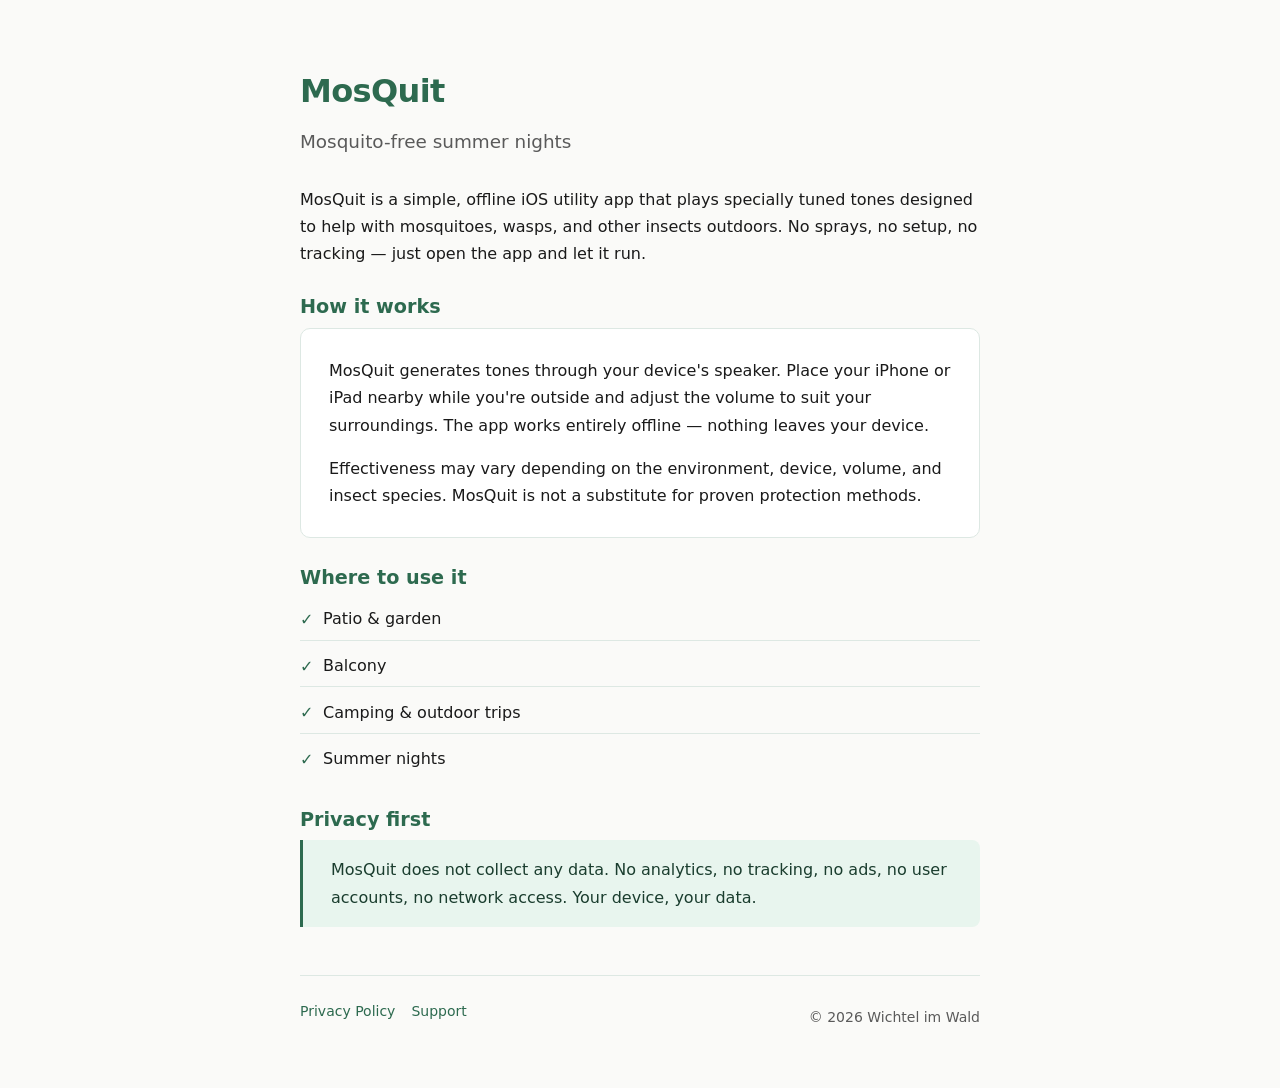
==== index.html @ 94bbcd68 "Add static GitHub Pages website for MosQuit iOS app Agent-Logs-Url: https://github.com/wichtelimwald" ====
<!DOCTYPE html>
<html lang="en">
<head>
  <meta charset="UTF-8">
  <meta name="viewport" content="width=device-width, initial-scale=1.0">
  <title>MosQuit – Mosquito-free summer nights</title>
  <meta name="description" content="MosQuit is an offline iOS utility app that plays specially tuned tones designed to help with mosquitoes, wasps, and other insects outdoors.">
  <link rel="stylesheet" href="style.css">
</head>
<body>

  <header class="site-header">
    <div class="app-name">MosQuit</div>
    <div class="tagline">Mosquito-free summer nights</div>
  </header>

  <main>

    <section>
      <p>
        MosQuit is a simple, offline iOS utility app that plays specially tuned
        tones designed to help with mosquitoes, wasps, and other insects outdoors.
        No sprays, no setup, no tracking — just open the app and let it run.
      </p>
    </section>

    <section>
      <h2>How it works</h2>
      <div class="card">
        <p>
          MosQuit generates tones through your device's speaker. Place your iPhone
          or iPad nearby while you're outside and adjust the volume to suit your
          surroundings. The app works entirely offline — nothing leaves your device.
        </p>
        <p>
          Effectiveness may vary depending on the environment, device, volume, and
          insect species. MosQuit is not a substitute for proven protection methods.
        </p>
      </div>
    </section>

    <section>
      <h2>Where to use it</h2>
      <ul class="feature-list">
        <li>Patio &amp; garden</li>
        <li>Balcony</li>
        <li>Camping &amp; outdoor trips</li>
        <li>Summer nights</li>
      </ul>
    </section>

    <section>
      <h2>Privacy first</h2>
      <div class="highlight-box">
        <p>
          MosQuit does not collect any data. No analytics, no tracking, no ads,
          no user accounts, no network access. Your device, your data.
        </p>
      </div>
    </section>

  </main>

  <footer class="site-footer">
    <nav aria-label="Legal navigation">
      <ul class="nav-links">
        <li><a href="privacy.html">Privacy Policy</a></li>
        <li><a href="support.html">Support</a></li>
      </ul>
    </nav>
    <span>© 2026 Wichtel im Wald</span>
  </footer>

</body>
</html>
---- style.css ----
/* MosQuit – shared styles */

:root {
  --color-bg: #fafaf8;
  --color-surface: #ffffff;
  --color-text: #1a1a1a;
  --color-muted: #5a5a5a;
  --color-accent: #2d6a4f;
  --color-accent-light: #e8f5ee;
  --color-border: #dde8e3;
  --font-base: system-ui, -apple-system, "Segoe UI", Helvetica, Arial, sans-serif;
  --max-width: 680px;
  --space-xs: 0.5rem;
  --space-sm: 1rem;
  --space-md: 1.75rem;
  --space-lg: 3rem;
}

*, *::before, *::after {
  box-sizing: border-box;
  margin: 0;
  padding: 0;
}

html {
  font-size: 16px;
  scroll-behavior: smooth;
}

body {
  font-family: var(--font-base);
  background: var(--color-bg);
  color: var(--color-text);
  line-height: 1.7;
  padding: var(--space-sm);
}

a {
  color: var(--color-accent);
  text-decoration: underline;
  text-underline-offset: 3px;
}

a:hover {
  opacity: 0.75;
}

/* ── Layout ── */

.site-header {
  max-width: var(--max-width);
  margin: var(--space-lg) auto var(--space-md);
}

.site-header .app-name {
  font-size: 2rem;
  font-weight: 700;
  letter-spacing: -0.02em;
  color: var(--color-accent);
}

.site-header .tagline {
  font-size: 1.15rem;
  color: var(--color-muted);
  margin-top: var(--space-xs);
}

main {
  max-width: var(--max-width);
  margin: 0 auto;
}

section {
  margin-bottom: var(--space-md);
}

.site-footer {
  max-width: var(--max-width);
  margin: var(--space-lg) auto var(--space-md);
  padding-top: var(--space-sm);
  border-top: 1px solid var(--color-border);
  font-size: 0.875rem;
  color: var(--color-muted);
  display: flex;
  flex-wrap: wrap;
  gap: var(--space-xs);
  justify-content: space-between;
  align-items: center;
}

/* ── Typography ── */

h1, h2, h3 {
  line-height: 1.3;
  font-weight: 600;
}

h1 {
  font-size: 1.6rem;
  margin-bottom: var(--space-sm);
}

h2 {
  font-size: 1.2rem;
  margin-bottom: var(--space-xs);
  color: var(--color-accent);
}

h3 {
  font-size: 1rem;
  margin-bottom: var(--space-xs);
}

p {
  margin-bottom: var(--space-sm);
  color: var(--color-text);
}

p:last-child {
  margin-bottom: 0;
}

ul, ol {
  padding-left: 1.4rem;
  margin-bottom: var(--space-sm);
}

li {
  margin-bottom: 0.3rem;
}

/* ── Components ── */

.card {
  background: var(--color-surface);
  border: 1px solid var(--color-border);
  border-radius: 10px;
  padding: var(--space-md);
  margin-bottom: var(--space-sm);
}

.highlight-box {
  background: var(--color-accent-light);
  border-left: 3px solid var(--color-accent);
  border-radius: 0 8px 8px 0;
  padding: var(--space-sm) var(--space-md);
  margin-bottom: var(--space-sm);
}

.highlight-box p {
  color: #1a3d2e;
  margin-bottom: 0;
}

.feature-list {
  list-style: none;
  padding: 0;
}

.feature-list li {
  padding: 0.4rem 0;
  border-bottom: 1px solid var(--color-border);
  display: flex;
  gap: 0.6rem;
  align-items: flex-start;
}

.feature-list li:last-child {
  border-bottom: none;
}

.feature-list li::before {
  content: "✓";
  color: var(--color-accent);
  font-weight: 700;
  flex-shrink: 0;
  margin-top: 0.05rem;
}

.faq-item {
  margin-bottom: var(--space-sm);
}

.faq-item dt {
  font-weight: 600;
  color: var(--color-text);
  margin-bottom: 0.2rem;
}

.faq-item dd {
  margin-left: 0;
  color: var(--color-muted);
}

.nav-links {
  display: flex;
  flex-wrap: wrap;
  gap: var(--space-sm);
  list-style: none;
  padding: 0;
  margin-top: var(--space-xs);
}

.nav-links a {
  text-decoration: none;
  font-weight: 500;
  color: var(--color-accent);
}

.nav-links a:hover {
  text-decoration: underline;
  opacity: 1;
}

/* ── Responsive ── */

@media (max-width: 480px) {
  .site-header .app-name {
    font-size: 1.6rem;
  }

  h1 {
    font-size: 1.35rem;
  }

  .card {
    padding: var(--space-sm);
  }

  .site-footer {
    flex-direction: column;
    align-items: flex-start;
  }
}
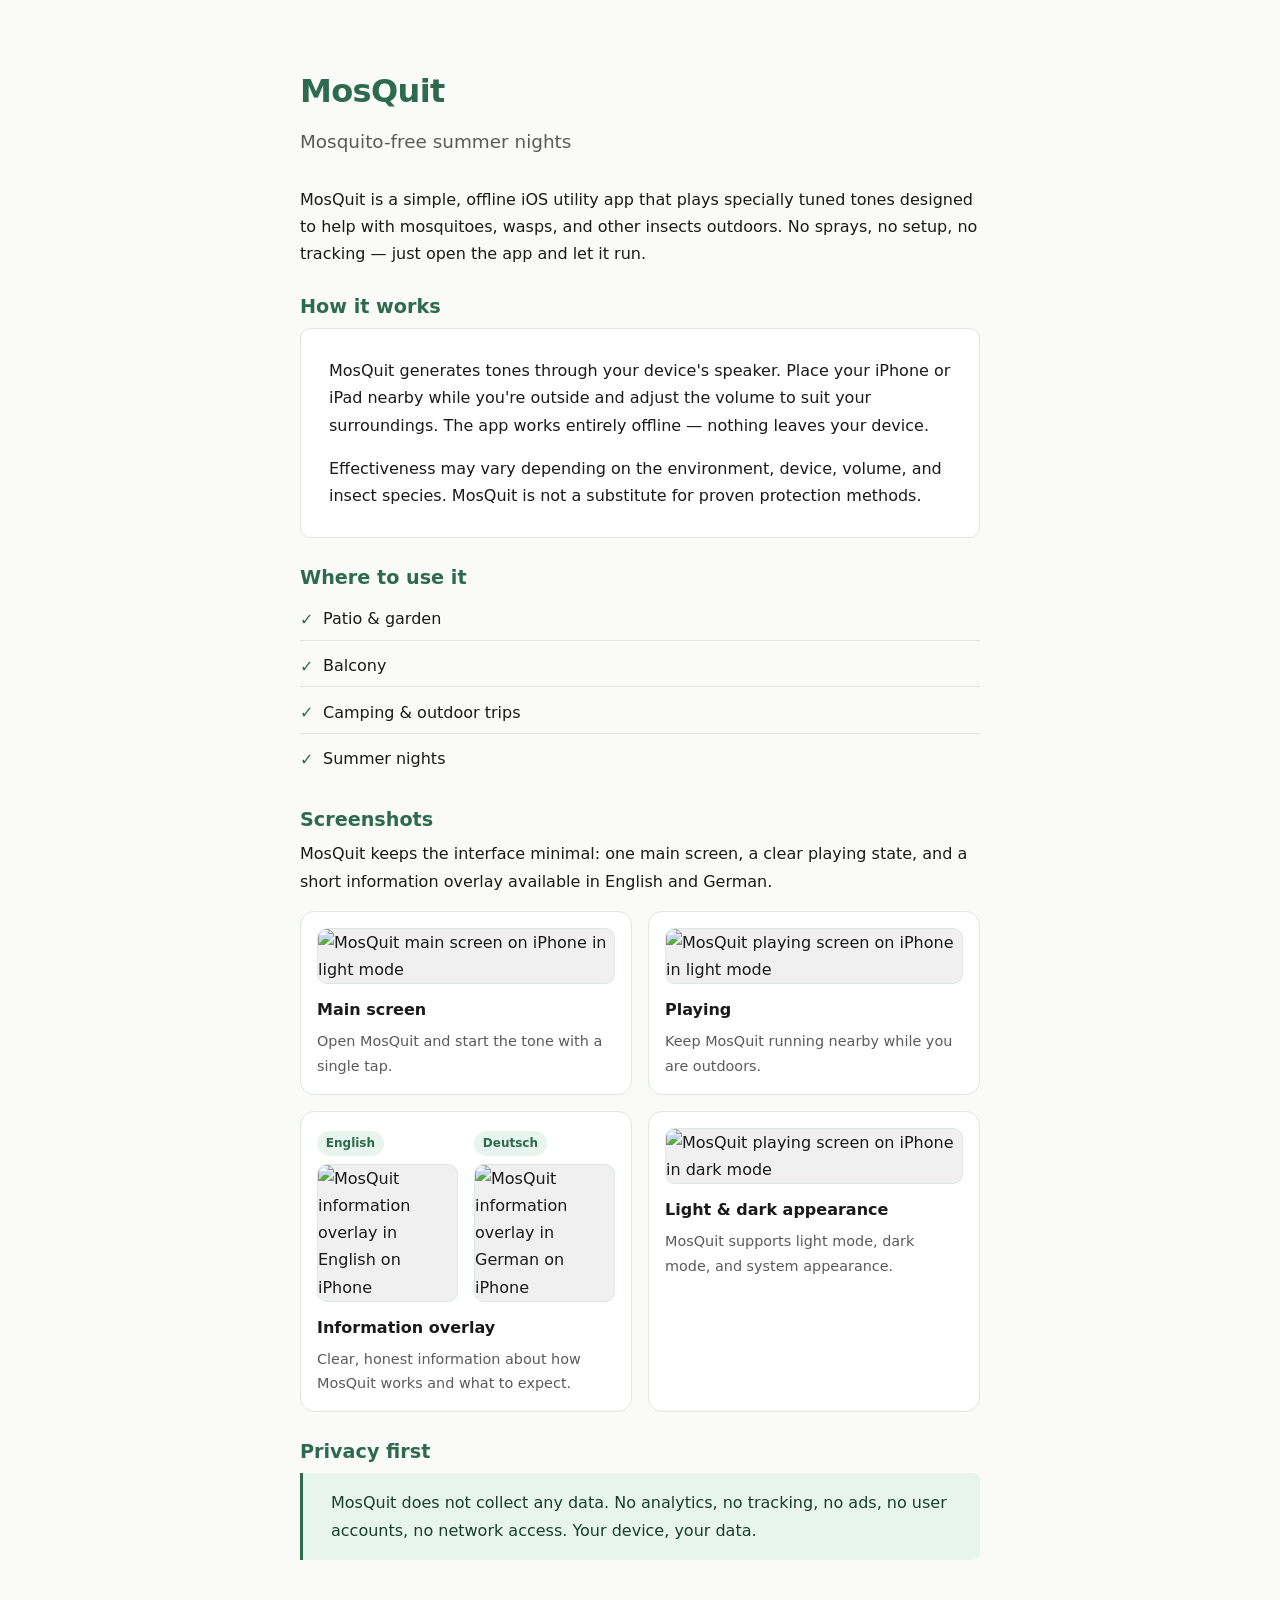
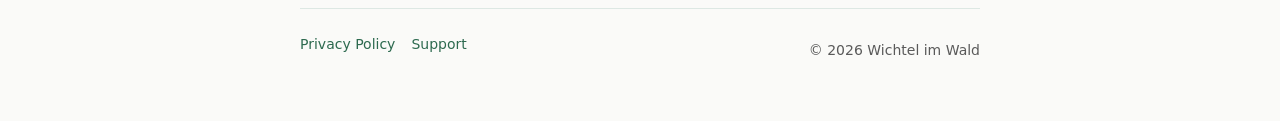
==== commit ffe6edbb: "Add screenshots section to index.html Added a new section for screenshots showcasing the MosQuit app" ====
--- a/index.html
+++ b/index.html
@@ -50,6 +50,66 @@
     </section>
 
     <section>
+      <h2>Screenshots</h2>
+      <p>
+        MosQuit keeps the interface minimal: one main screen, a clear playing state,
+        and a short information overlay available in English and German.
+      </p>
+    
+      <div class="screenshot-grid">
+    
+        <div class="screenshot-card">
+          <img
+            class="screenshot-image"
+            src="assets/screenshots/iphone-main-light.jpg"
+            alt="MosQuit main screen on iPhone in light mode">
+          <h3>Main screen</h3>
+          <p>Open MosQuit and start the tone with a single tap.</p>
+        </div>
+    
+        <div class="screenshot-card">
+          <img
+            class="screenshot-image"
+            src="assets/screenshots/iphone-playing-light.jpg"
+            alt="MosQuit playing screen on iPhone in light mode">
+          <h3>Playing</h3>
+          <p>Keep MosQuit running nearby while you are outdoors.</p>
+        </div>
+    
+        <div class="screenshot-card">
+          <div class="screenshot-pair">
+            <div>
+              <span class="caption-label">English</span>
+              <img
+                class="screenshot-image"
+                src="assets/screenshots/iphone-info-light-en.jpg"
+                alt="MosQuit information overlay in English on iPhone">
+            </div>
+            <div>
+              <span class="caption-label">Deutsch</span>
+              <img
+                class="screenshot-image"
+                src="assets/screenshots/iphone-info-light-de.jpg"
+                alt="MosQuit information overlay in German on iPhone">
+            </div>
+          </div>
+          <h3>Information overlay</h3>
+          <p>Clear, honest information about how MosQuit works and what to expect.</p>
+        </div>
+    
+        <div class="screenshot-card">
+          <img
+            class="screenshot-image"
+            src="assets/screenshots/iphone-playing-dark.jpg"
+            alt="MosQuit playing screen on iPhone in dark mode">
+          <h3>Light & dark appearance</h3>
+          <p>MosQuit supports light mode, dark mode, and system appearance.</p>
+        </div>
+    
+      </div>
+    </section>
+    
+    <section>
       <h2>Privacy first</h2>
       <div class="highlight-box">
         <p>
--- a/style.css
+++ b/style.css
@@ -232,3 +232,61 @@
     align-items: flex-start;
   }
 }
+
+/* ── Screenshot gallery ── */
+
+.screenshot-grid {
+  display: grid;
+  grid-template-columns: repeat(2, minmax(0, 1fr));
+  gap: var(--space-sm);
+  margin-top: var(--space-sm);
+}
+
+.screenshot-card {
+  background: var(--color-surface);
+  border: 1px solid var(--color-border);
+  border-radius: 14px;
+  padding: var(--space-sm);
+}
+
+.screenshot-card h3 {
+  margin-bottom: var(--space-xs);
+}
+
+.screenshot-card p {
+  font-size: 0.9rem;
+  color: var(--color-muted);
+}
+
+.screenshot-image {
+  width: 100%;
+  display: block;
+  border-radius: 10px;
+  border: 1px solid var(--color-border);
+  background: #f0f0f0;
+  margin-bottom: var(--space-sm);
+}
+
+.screenshot-pair {
+  display: grid;
+  grid-template-columns: repeat(2, minmax(0, 1fr));
+  gap: var(--space-sm);
+}
+
+.caption-label {
+  display: inline-block;
+  font-size: 0.75rem;
+  font-weight: 600;
+  color: var(--color-accent);
+  background: var(--color-accent-light);
+  border-radius: 999px;
+  padding: 0.15rem 0.55rem;
+  margin-bottom: var(--space-xs);
+}
+
+@media (max-width: 640px) {
+  .screenshot-grid,
+  .screenshot-pair {
+    grid-template-columns: 1fr;
+  }
+}
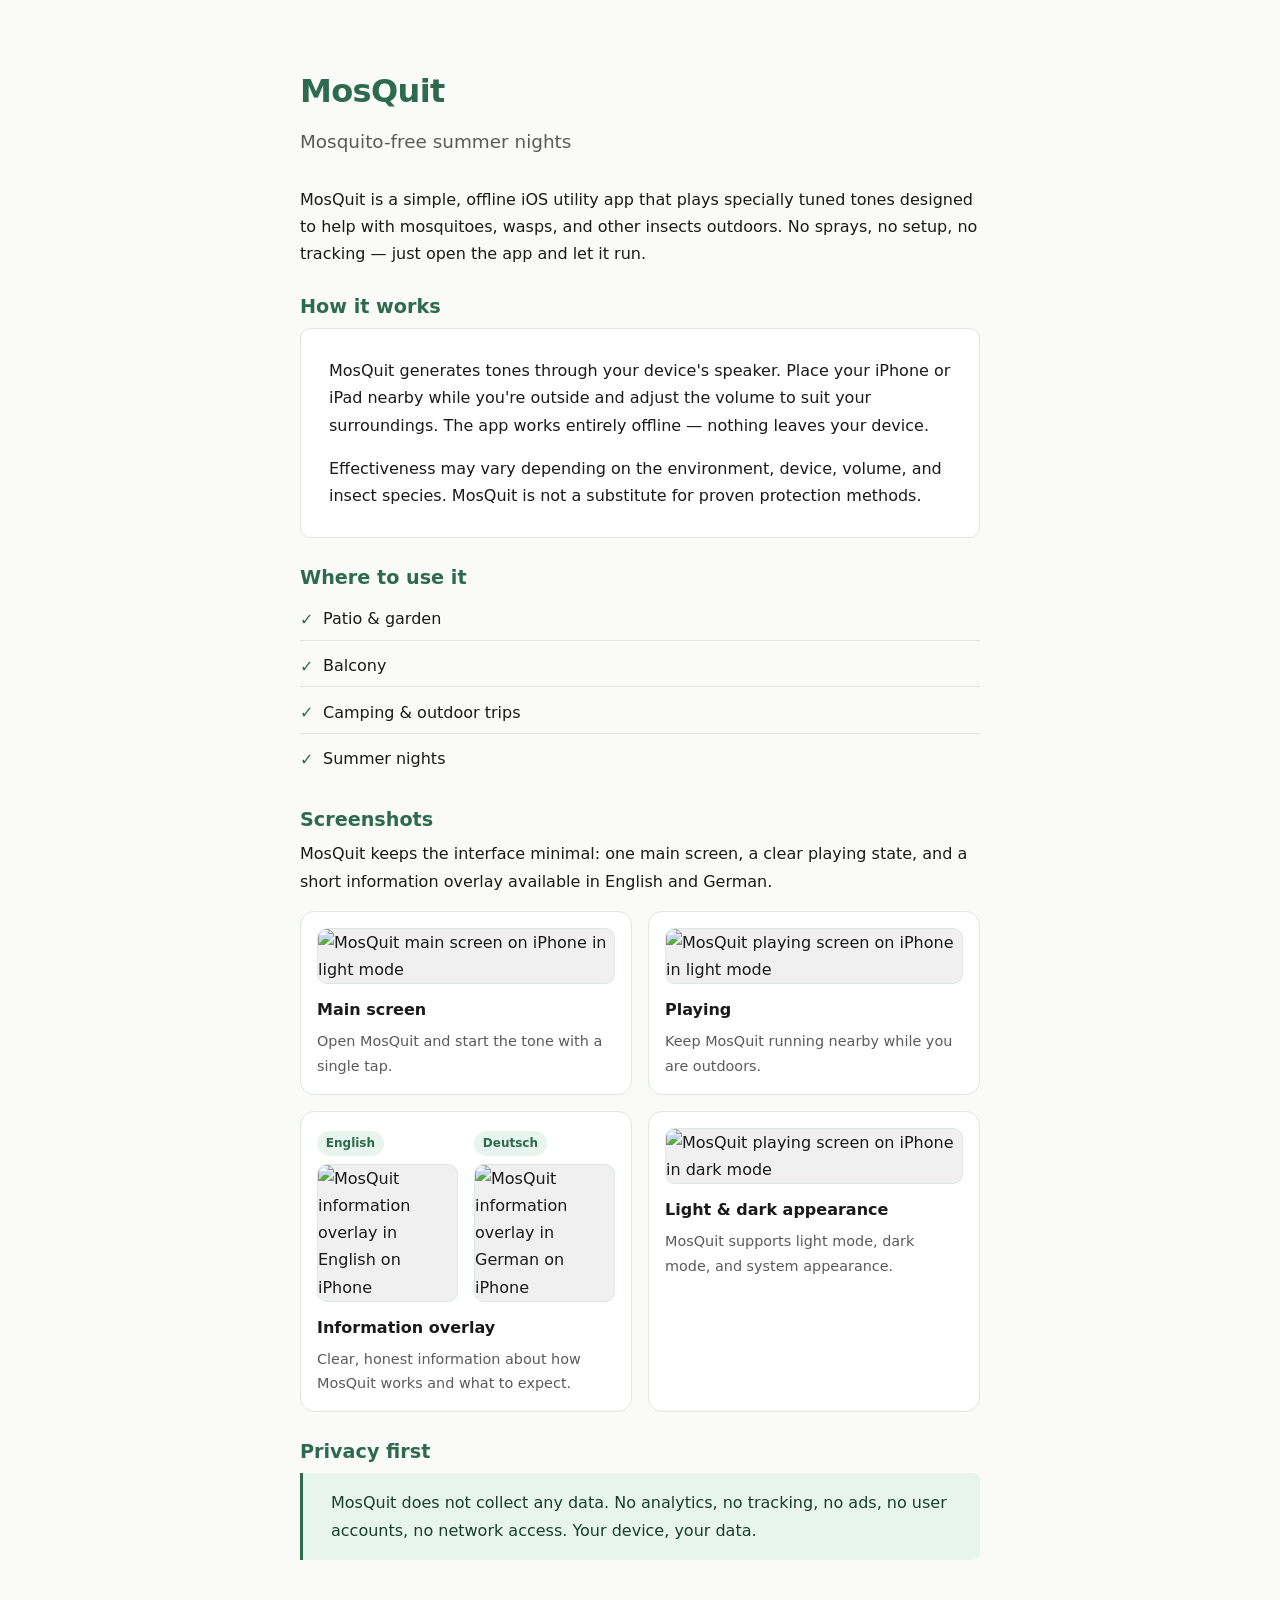
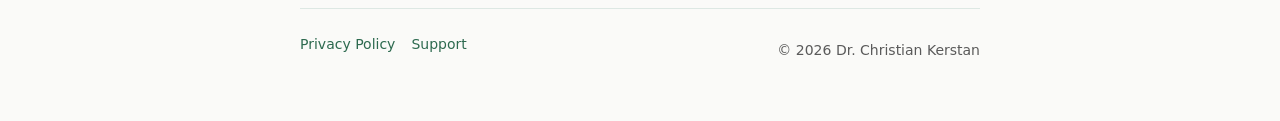
==== commit 2c046216: "Update footer copyright name to Dr. Christian Kerstan" ====
--- a/index.html
+++ b/index.html
@@ -128,7 +128,7 @@
         <li><a href="support.html">Support</a></li>
       </ul>
     </nav>
-    <span>© 2026 Wichtel im Wald</span>
+    <span>© 2026 Dr. Christian Kerstan</span>
   </footer>
 
 </body>
